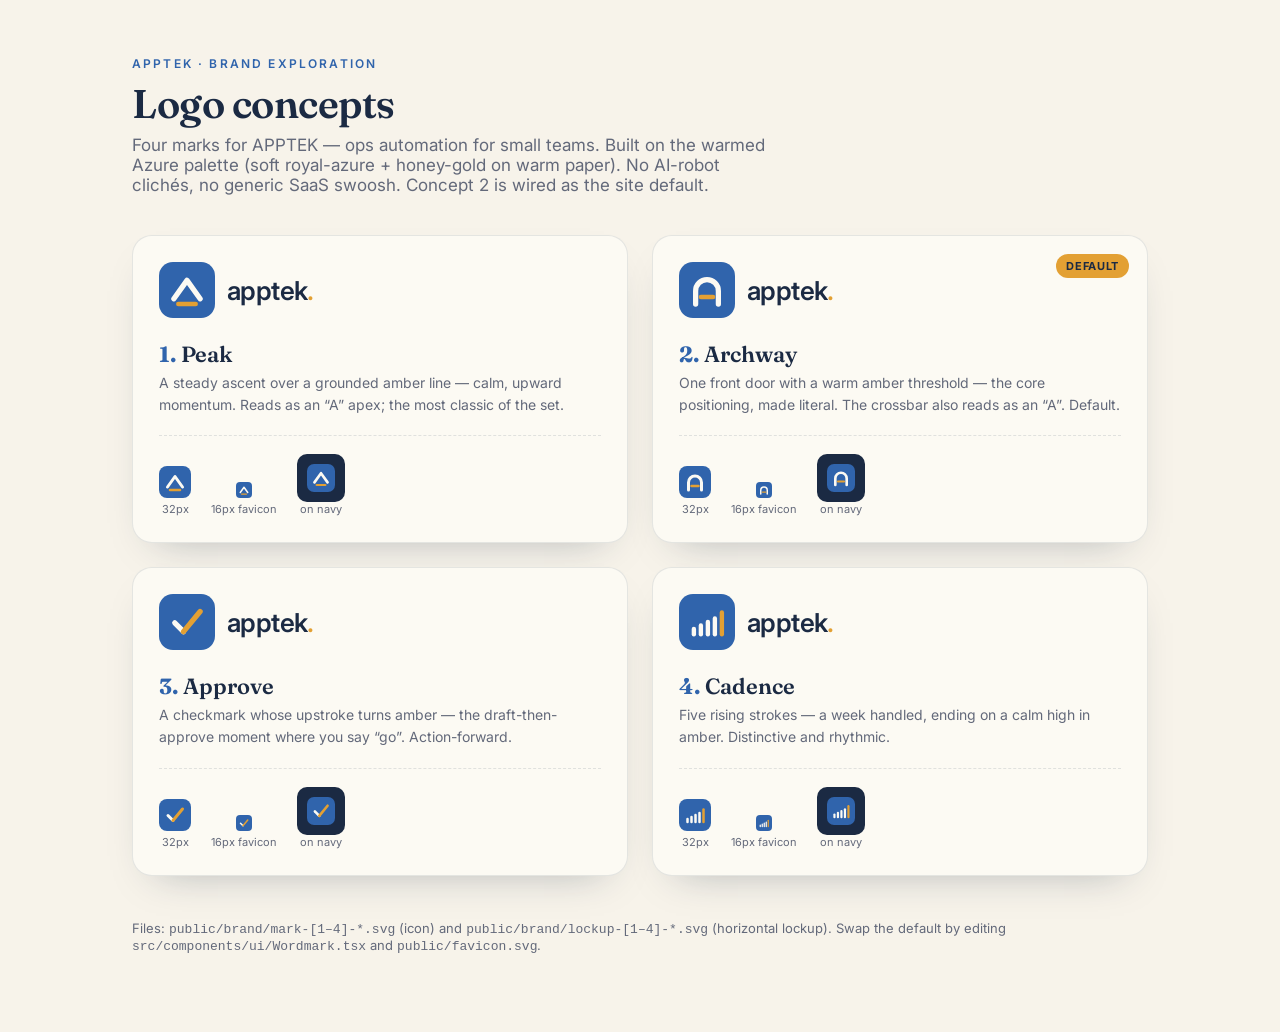
==== public/brand/index.html @ c59d6817 "Add APPTEK logo: 4 SVG concepts + wire Archway as default - Design 4 marks aligned to warmed Theme C" ====
<!doctype html>
<html lang="en">
  <head>
    <meta charset="UTF-8" />
    <meta name="viewport" content="width=device-width, initial-scale=1.0" />
    <title>APPTEK — Logo concepts</title>
    <link rel="preconnect" href="https://fonts.googleapis.com" />
    <link rel="preconnect" href="https://fonts.gstatic.com" crossorigin />
    <link
      href="https://fonts.googleapis.com/css2?family=Fraunces:opsz,wght@9..144,500;9..144,600;9..144,700&family=Inter:wght@400;500;600;700&display=swap"
      rel="stylesheet"
    />
    <style>
      :root {
        --paper: #f7f3ea;
        --paper-soft: #fcfaf3;
        --paper-deep: #eee6d6;
        --ink: #1b2a43;
        --ink-soft: #2a3c59;
        --muted: #63697a;
        --azure: #3064ac;
        --amber: #e3a033;
      }
      * { box-sizing: border-box; }
      body {
        margin: 0;
        background: var(--paper);
        color: var(--ink);
        font-family: Inter, ui-sans-serif, system-ui, sans-serif;
        -webkit-font-smoothing: antialiased;
      }
      .wrap { max-width: 1080px; margin: 0 auto; padding: 56px 32px 80px; }
      .eyebrow {
        text-transform: uppercase;
        letter-spacing: 0.18em;
        font-size: 12px;
        font-weight: 600;
        color: var(--azure);
        margin: 0 0 12px;
      }
      h1 {
        font-family: Fraunces, Georgia, serif;
        font-weight: 600;
        font-size: 40px;
        line-height: 1.05;
        letter-spacing: -0.5px;
        margin: 0 0 10px;
      }
      .lede { color: var(--muted); font-size: 17px; max-width: 640px; margin: 0 0 40px; }
      .grid { display: grid; grid-template-columns: repeat(2, 1fr); gap: 24px; }
      @media (max-width: 720px) { .grid { grid-template-columns: 1fr; } .wrap { padding: 40px 20px 64px; } }
      .card {
        background: var(--paper-soft);
        border: 1px solid rgba(27, 42, 67, 0.1);
        border-radius: 20px;
        padding: 26px;
        box-shadow: 0 18px 40px -24px rgba(27, 42, 67, 0.35);
        position: relative;
      }
      .badge-default {
        position: absolute;
        top: 18px;
        right: 18px;
        background: var(--amber);
        color: var(--ink);
        font-size: 11px;
        font-weight: 700;
        letter-spacing: 0.06em;
        text-transform: uppercase;
        padding: 5px 10px;
        border-radius: 999px;
      }
      .concept-name { font-family: Fraunces, Georgia, serif; font-size: 22px; font-weight: 600; margin: 22px 0 4px; }
      .concept-idx { color: var(--azure); font-weight: 700; }
      .concept-desc { color: var(--muted); font-size: 14px; line-height: 1.55; margin: 0; }
      .hero-mark { display: flex; align-items: center; gap: 14px; }
      .lockup { display: flex; align-items: center; gap: 12px; }
      .wordmark { font-size: 26px; font-weight: 600; letter-spacing: -0.6px; color: var(--ink); }
      .wordmark .dot { color: var(--amber); }
      .sizes { display: flex; align-items: center; gap: 18px; margin-top: 20px; padding-top: 18px; border-top: 1px dashed rgba(27,42,67,0.12); }
      .swatch-navy { background: var(--ink); border-radius: 10px; padding: 10px; display: inline-flex; gap: 10px; align-items: center; }
      .size-label { font-size: 11px; color: var(--muted); }
      .row { display: flex; align-items: flex-end; gap: 20px; flex-wrap: wrap; }
      footer { margin-top: 44px; color: var(--muted); font-size: 13px; }
    </style>
  </head>
  <body>
    <div class="wrap">
      <p class="eyebrow">APPTEK · brand exploration</p>
      <h1>Logo concepts</h1>
      <p class="lede">
        Four marks for APPTEK — ops automation for small teams. Built on the warmed
        Azure palette (soft royal-azure + honey-gold on warm paper). No AI-robot
        clichés, no generic SaaS swoosh. Concept 2 is wired as the site default.
      </p>

      <div class="grid" id="grid"></div>

      <footer>
        Files: <code>public/brand/mark-[1–4]-*.svg</code> (icon) and
        <code>public/brand/lockup-[1–4]-*.svg</code> (horizontal lockup). Swap the
        default by editing <code>src/components/ui/Wordmark.tsx</code> and
        <code>public/favicon.svg</code>.
      </footer>
    </div>

    <script>
      // Each mark drawn from the same 64x64 geometry as the SVG asset files.
      const AZURE = '#3064AC', WHITE = '#FCFAF3', AMBER = '#E3A033';
      const marks = {
        1: `<path d="M17 42 L32 21 L47 42" stroke="${WHITE}" stroke-width="6" stroke-linecap="round" stroke-linejoin="round" fill="none"/><path d="M22 48 L42 48" stroke="${AMBER}" stroke-width="5" stroke-linecap="round"/>`,
        2: `<path d="M19 48 L19 33 A13 13 0 0 1 45 33 L45 48" stroke="${WHITE}" stroke-width="6" stroke-linecap="round" stroke-linejoin="round" fill="none"/><path d="M25 40 L39 40" stroke="${AMBER}" stroke-width="5" stroke-linecap="round"/>`,
        3: `<path d="M18 33 L28 43" stroke="${WHITE}" stroke-width="6" stroke-linecap="round" stroke-linejoin="round" fill="none"/><path d="M28 43 L47 20" stroke="${AMBER}" stroke-width="6" stroke-linecap="round" stroke-linejoin="round" fill="none"/>`,
        4: `<path d="M17 46 L17 40" stroke="${WHITE}" stroke-width="5" stroke-linecap="round"/><path d="M25 46 L25 36" stroke="${WHITE}" stroke-width="5" stroke-linecap="round"/><path d="M33 46 L33 32" stroke="${WHITE}" stroke-width="5" stroke-linecap="round"/><path d="M41 46 L41 28" stroke="${WHITE}" stroke-width="5" stroke-linecap="round"/><path d="M49 46 L49 21" stroke="${AMBER}" stroke-width="5" stroke-linecap="round"/>`,
      };
      const svg = (size, id) =>
        `<svg width="${size}" height="${size}" viewBox="0 0 64 64" fill="none"><rect width="64" height="64" rx="16" fill="${AZURE}"/>${marks[id]}</svg>`;
      const concepts = [
        { id: 1, name: 'Peak', desc: 'A steady ascent over a grounded amber line — calm, upward momentum. Reads as an “A” apex; the most classic of the set.' },
        { id: 2, name: 'Archway', desc: 'One front door with a warm amber threshold — the core positioning, made literal. The crossbar also reads as an “A”. Default.', default: true },
        { id: 3, name: 'Approve', desc: 'A checkmark whose upstroke turns amber — the draft-then-approve moment where you say “go”. Action-forward.' },
        { id: 4, name: 'Cadence', desc: 'Five rising strokes — a week handled, ending on a calm high in amber. Distinctive and rhythmic.' },
      ];
      document.getElementById('grid').innerHTML = concepts
        .map(
          (c) => `
        <div class="card">
          ${c.default ? '<span class="badge-default">Default</span>' : ''}
          <div class="hero-mark">
            <div class="lockup">
              ${svg(56, c.id)}
              <span class="wordmark">apptek<span class="dot">.</span></span>
            </div>
          </div>
          <p class="concept-name"><span class="concept-idx">${c.id}.</span> ${c.name}</p>
          <p class="concept-desc">${c.desc}</p>
          <div class="sizes">
            <div class="row">
              <div style="text-align:center"><div>${svg(32, c.id)}</div><div class="size-label">32px</div></div>
              <div style="text-align:center"><div>${svg(16, c.id)}</div><div class="size-label">16px favicon</div></div>
              <div style="text-align:center"><div class="swatch-navy">${svg(28, c.id)}</div><div class="size-label">on navy</div></div>
            </div>
          </div>
        </div>`
        )
        .join('');
    </script>
  </body>
</html>
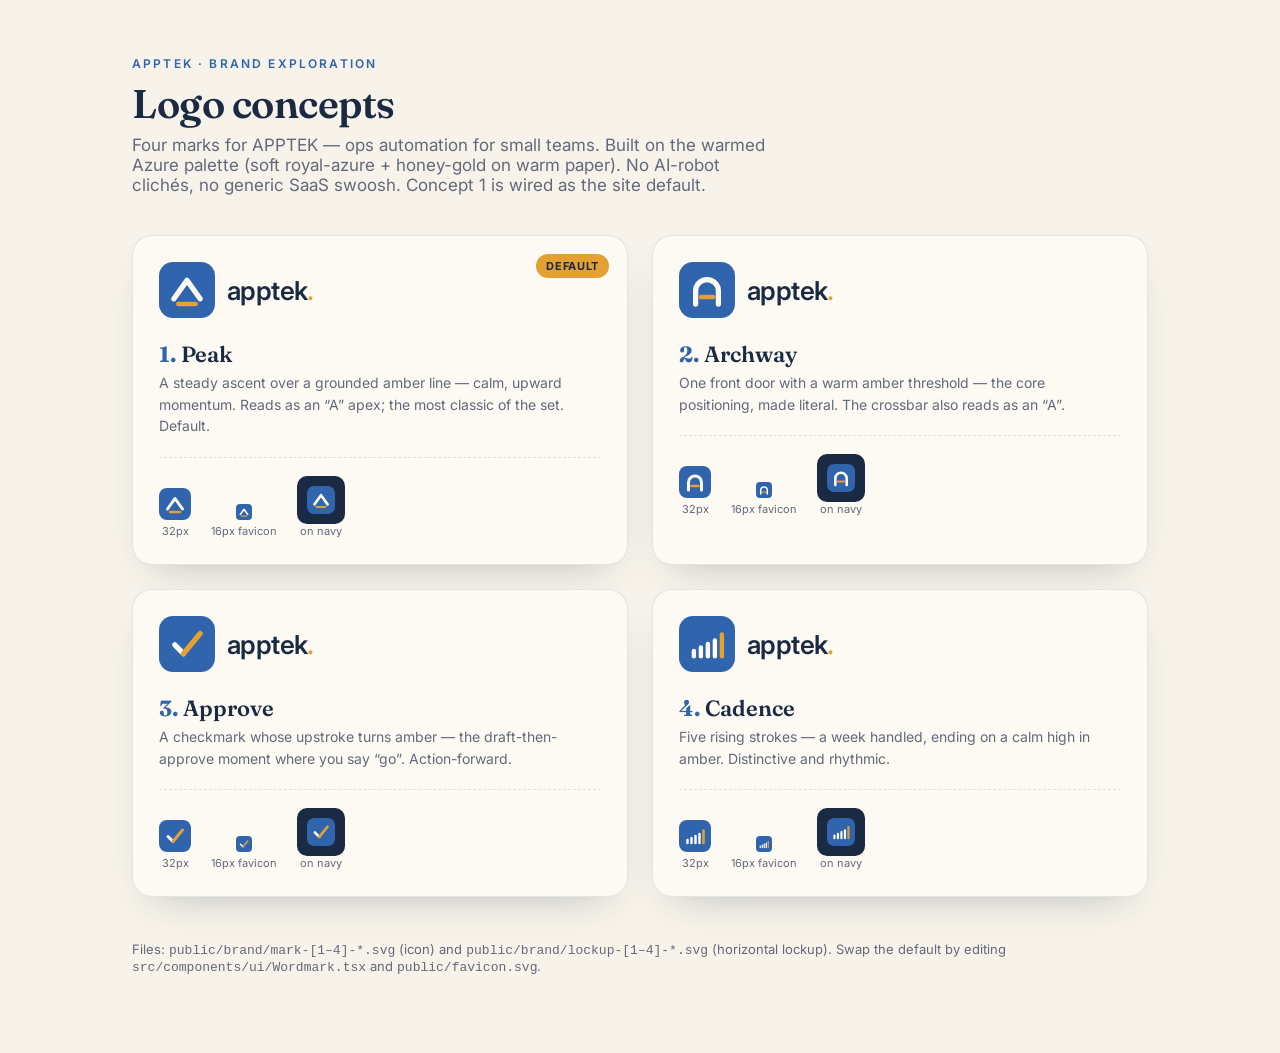
==== commit d82f6fc8: "Switch default logo from Archway to Peak Bera picked Peak (#1) as the wired default. Update Wordmark" ====
--- a/public/brand/index.html
+++ b/public/brand/index.html
@@ -91,7 +91,7 @@
       <p class="lede">
         Four marks for APPTEK — ops automation for small teams. Built on the warmed
         Azure palette (soft royal-azure + honey-gold on warm paper). No AI-robot
-        clichés, no generic SaaS swoosh. Concept 2 is wired as the site default.
+        clichés, no generic SaaS swoosh. Concept 1 is wired as the site default.
       </p>
 
       <div class="grid" id="grid"></div>
@@ -116,8 +116,8 @@
       const svg = (size, id) =>
         `<svg width="${size}" height="${size}" viewBox="0 0 64 64" fill="none"><rect width="64" height="64" rx="16" fill="${AZURE}"/>${marks[id]}</svg>`;
       const concepts = [
-        { id: 1, name: 'Peak', desc: 'A steady ascent over a grounded amber line — calm, upward momentum. Reads as an “A” apex; the most classic of the set.' },
-        { id: 2, name: 'Archway', desc: 'One front door with a warm amber threshold — the core positioning, made literal. The crossbar also reads as an “A”. Default.', default: true },
+        { id: 1, name: 'Peak', desc: 'A steady ascent over a grounded amber line — calm, upward momentum. Reads as an “A” apex; the most classic of the set. Default.', default: true },
+        { id: 2, name: 'Archway', desc: 'One front door with a warm amber threshold — the core positioning, made literal. The crossbar also reads as an “A”.' },
         { id: 3, name: 'Approve', desc: 'A checkmark whose upstroke turns amber — the draft-then-approve moment where you say “go”. Action-forward.' },
         { id: 4, name: 'Cadence', desc: 'Five rising strokes — a week handled, ending on a calm high in amber. Distinctive and rhythmic.' },
       ];
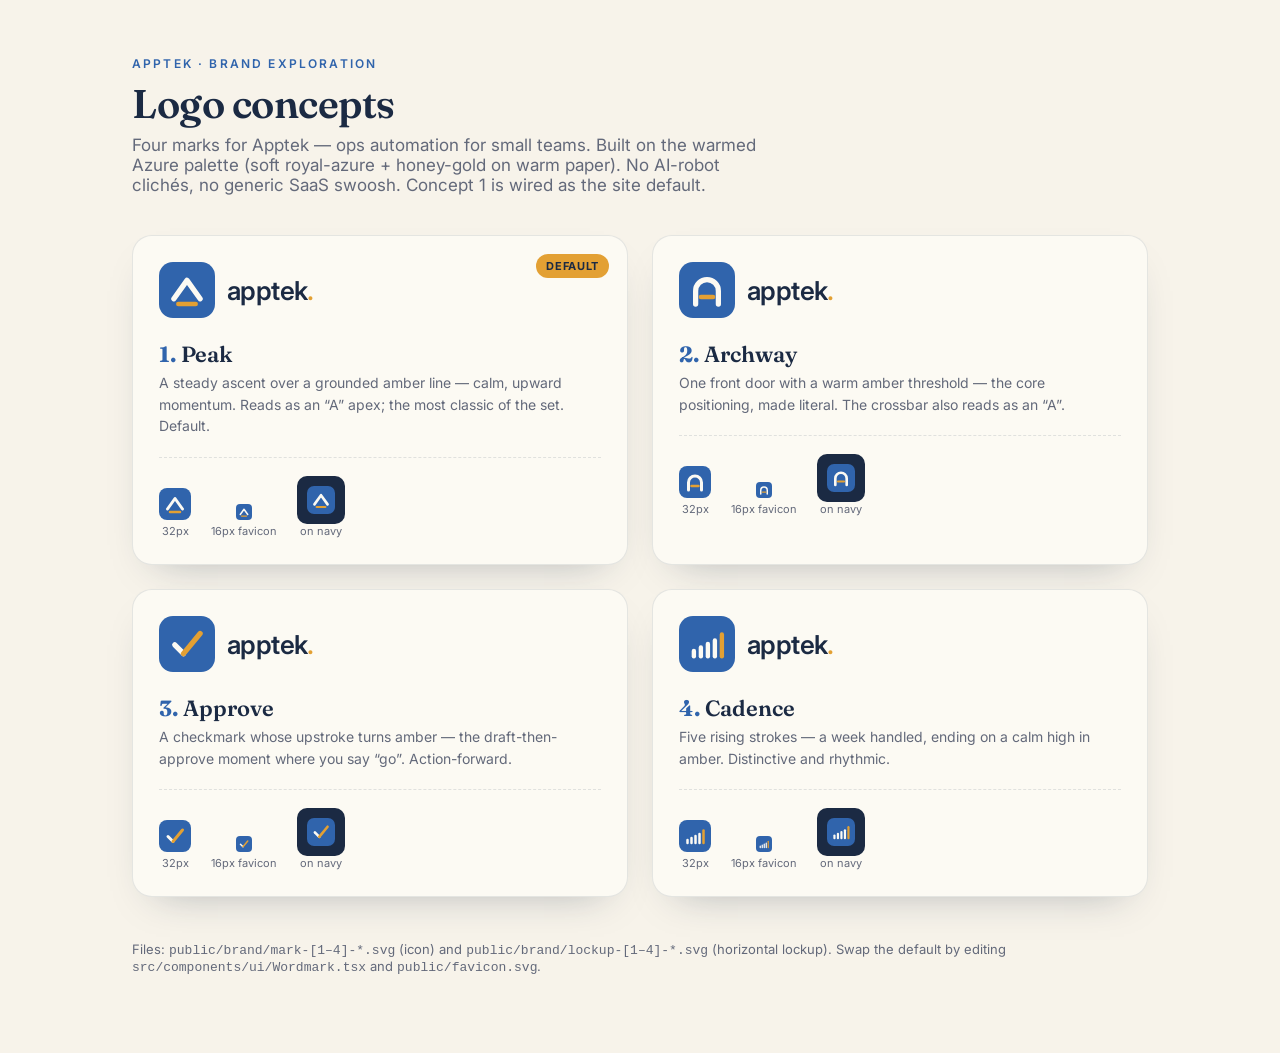
==== commit af0666c3: "Lock brand casing to Apptek (title case, never APPTEK) Replace user-facing and documentation occurre" ====
--- a/public/brand/index.html
+++ b/public/brand/index.html
@@ -3,7 +3,7 @@
   <head>
     <meta charset="UTF-8" />
     <meta name="viewport" content="width=device-width, initial-scale=1.0" />
-    <title>APPTEK — Logo concepts</title>
+    <title>Apptek — Logo concepts</title>
     <link rel="preconnect" href="https://fonts.googleapis.com" />
     <link rel="preconnect" href="https://fonts.gstatic.com" crossorigin />
     <link
@@ -86,10 +86,10 @@
   </head>
   <body>
     <div class="wrap">
-      <p class="eyebrow">APPTEK · brand exploration</p>
+      <p class="eyebrow">Apptek · brand exploration</p>
       <h1>Logo concepts</h1>
       <p class="lede">
-        Four marks for APPTEK — ops automation for small teams. Built on the warmed
+        Four marks for Apptek — ops automation for small teams. Built on the warmed
         Azure palette (soft royal-azure + honey-gold on warm paper). No AI-robot
         clichés, no generic SaaS swoosh. Concept 1 is wired as the site default.
       </p>
